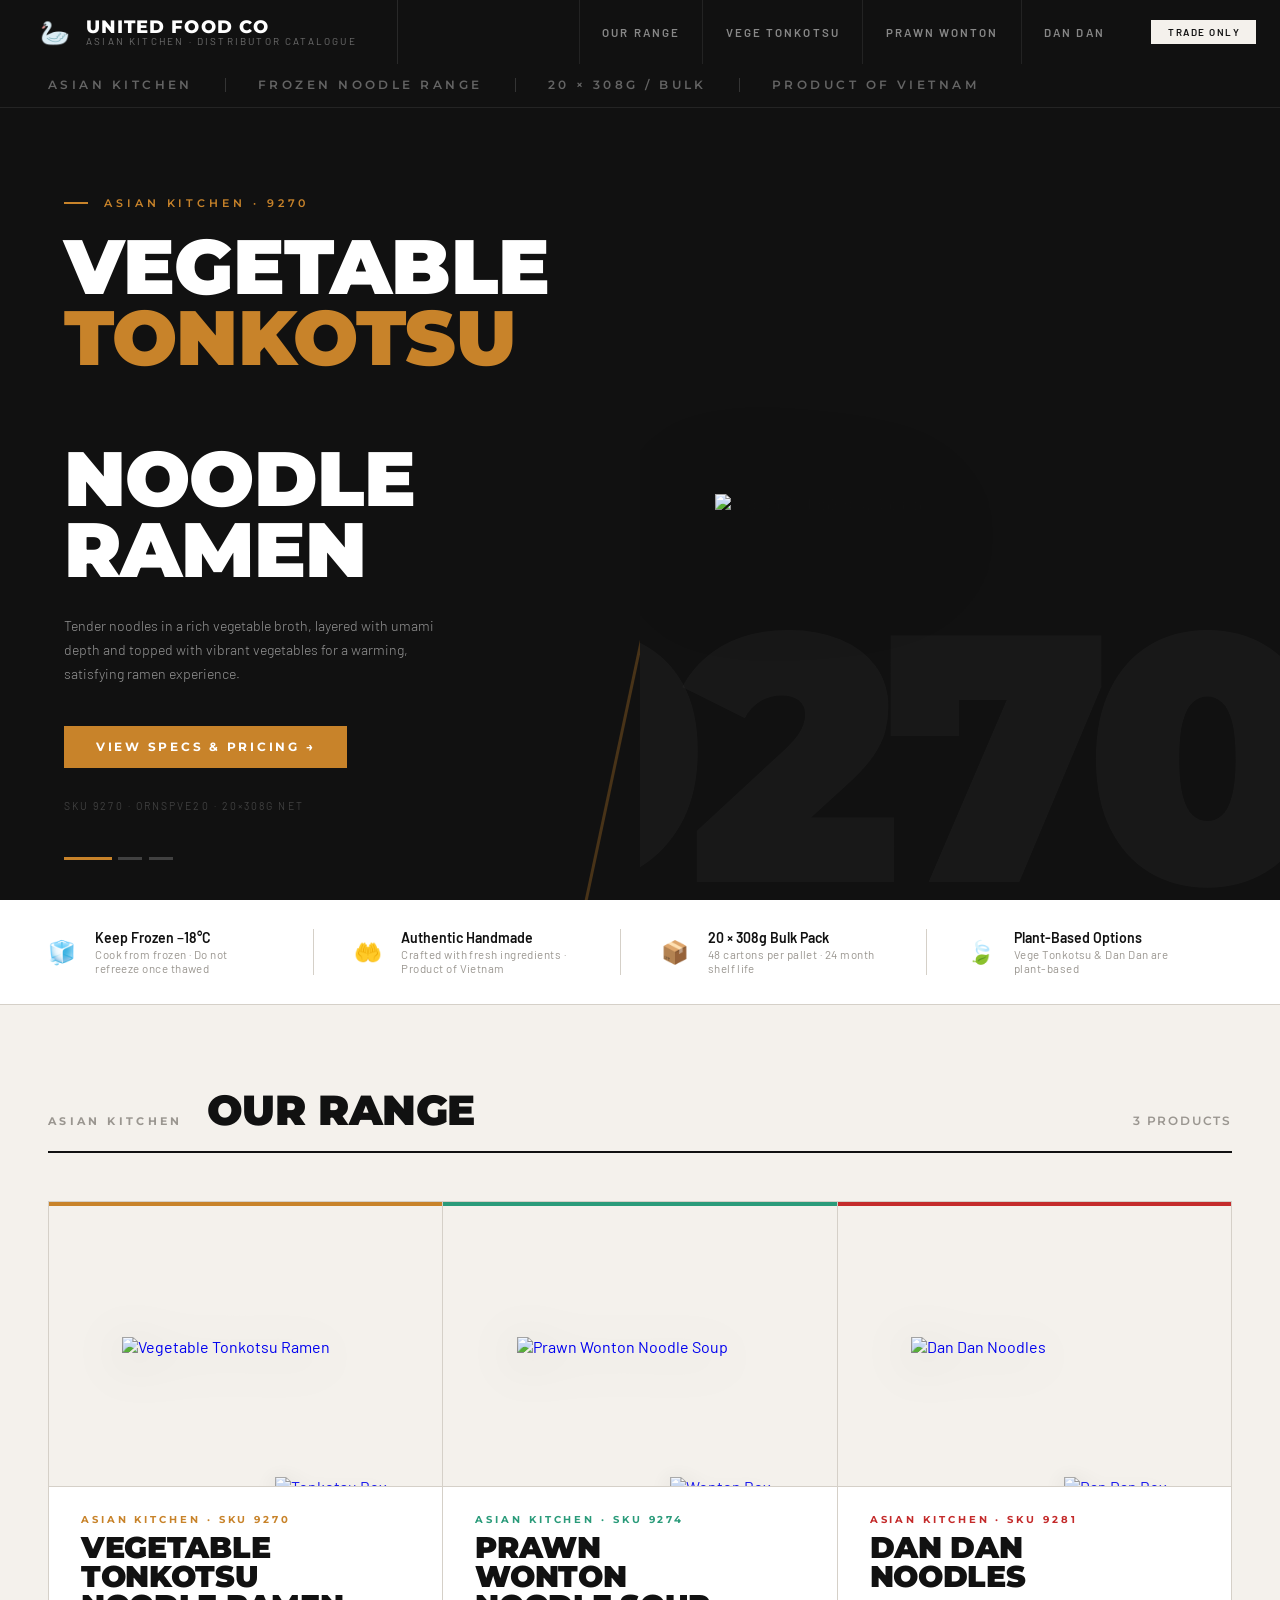
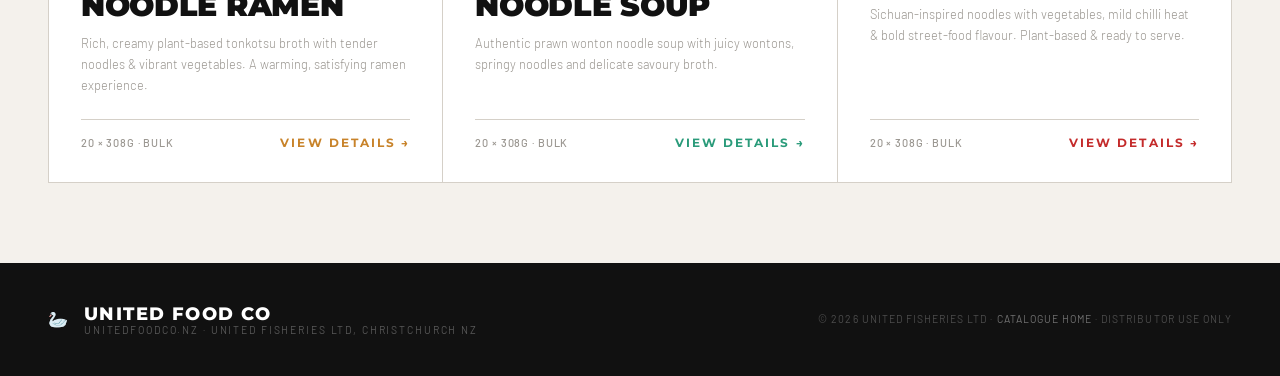
==== index.html @ c3c005e1 "Add files via upload" ====
<!DOCTYPE html>
<html lang="en">
<head>
  <meta charset="UTF-8" />
  <meta name="viewport" content="width=device-width, initial-scale=1.0" />
  <title>United Food Co — Asian Kitchen · Distributor Catalogue</title>
  <link rel="preconnect" href="https://fonts.googleapis.com">
  <link href="https://fonts.googleapis.com/css2?family=Montserrat:wght@400;500;600;900&family=Barlow:wght@300;400;500;600&display=swap" rel="stylesheet">
  <style>
    *, *::before, *::after { box-sizing: border-box; margin: 0; padding: 0; }

    :root {
      --ink:        #111111;
      --off-white:  #F4F1EC;
      --warm-grey:  #E8E3DA;
      --mid-grey:   #9A9690;
      --light-line: #D5D0C8;

      /* Per-product accent colours from packaging */
      --tonkotsu:   #C8832A;   /* amber/gold */
      --wonton:     #2A9B7A;   /* teal */
      --dandan:     #C42B2B;   /* crimson red */
    }

    html { scroll-behavior: smooth; }

    body {
      font-family: 'Barlow', sans-serif;
      background: var(--off-white);
      color: var(--ink);
      overflow-x: hidden;
    }

    /* ── NAV ── */
    nav {
      position: fixed; top: 0; left: 0; right: 0; z-index: 200;
      background: var(--ink);
      display: flex; align-items: stretch;
      height: 64px;
    }
    .nav-brand {
      display: flex; align-items: center; gap: 1rem;
      padding: 0 2.5rem;
      border-right: 1px solid rgba(255,255,255,0.1);
      text-decoration: none;
    }
    .nav-brand-swan {
      font-size: 1.5rem; line-height: 1;
    }
    .nav-brand-text {
      display: flex; flex-direction: column; line-height: 1.1;
    }
    .nav-brand-name {
      font-family: 'Montserrat', sans-serif;
      font-size: 1.1rem; font-weight: 800; letter-spacing: 0.06em;
      text-transform: uppercase; color: white;
    }
    .nav-brand-sub {
      font-size: 0.62rem; font-weight: 400; letter-spacing: 0.22em;
      text-transform: uppercase; color: rgba(255,255,255,0.4);
    }
    .nav-links {
      display: flex; align-items: center; list-style: none;
      margin-left: auto;
    }
    .nav-links li a {
      display: flex; align-items: center; height: 64px;
      padding: 0 1.4rem;
      font-size: 0.72rem; font-weight: 600; letter-spacing: 0.18em;
      text-transform: uppercase; color: rgba(255,255,255,0.5);
      text-decoration: none;
      border-left: 1px solid rgba(255,255,255,0.08);
      transition: color 0.2s, background 0.2s;
    }
    .nav-links li a:hover { color: white; background: rgba(255,255,255,0.05); }
    .nav-links li a.active { color: white; }
    .nav-pill {
      display: flex; align-items: center;
      margin: 0 1.5rem;
      font-size: 0.62rem; font-weight: 600; letter-spacing: 0.15em;
      text-transform: uppercase;
      color: var(--ink); background: var(--off-white);
      padding: 0.4rem 1rem;
      border-left: 1px solid rgba(255,255,255,0.08);
    }

    /* ── HERO ── */
    .hero {
      padding-top: 64px;
      min-height: 100vh;
      display: grid;
      grid-template-rows: auto 1fr;
      background: var(--ink);
    }

    /* Asian Kitchen label bar */
    .hero-label-bar {
      background: var(--ink);
      border-bottom: 1px solid rgba(255,255,255,0.08);
      padding: 0.9rem 3rem;
      display: flex; align-items: center; gap: 2rem;
    }
    .hero-label {
      font-family: 'Montserrat', sans-serif;
      font-size: 0.72rem; font-weight: 600; letter-spacing: 0.3em;
      text-transform: uppercase; color: rgba(255,255,255,0.35);
    }
    .hero-label-divider { width: 1px; height: 14px; background: rgba(255,255,255,0.15); }

    /* Slideshow */
    .slideshow {
      position: relative; overflow: hidden;
      flex: 1;
    }

    .slide {
      position: absolute; inset: 0;
      display: grid; grid-template-columns: 1fr 1fr;
      opacity: 0; transition: opacity 0.8s ease;
      pointer-events: none;
    }
    .slide.active { opacity: 1; pointer-events: auto; }

    .slide-left {
      position: relative;
      display: flex; align-items: center; justify-content: center;
      padding: 4rem 3rem 4rem 4rem;
      overflow: hidden;
    }

    /* Subtle diagonal accent stripe */
    .slide-left::before {
      content: '';
      position: absolute;
      top: -20%; right: -5%;
      width: 3px; height: 140%;
      background: var(--accent-color);
      transform: rotate(12deg);
      opacity: 0.3;
    }

    .slide-content { position: relative; z-index: 2; }

    .slide-series {
      font-family: 'Montserrat', sans-serif;
      font-size: 0.7rem; font-weight: 600; letter-spacing: 0.35em;
      text-transform: uppercase;
      color: var(--accent-color);
      margin-bottom: 1.4rem;
      display: flex; align-items: center; gap: 1rem;
    }
    .slide-series::before {
      content: ''; display: block;
      width: 24px; height: 2px;
      background: var(--accent-color);
    }

    .slide-title {
      font-family: 'Montserrat', sans-serif;
      font-weight: 900;
      font-size: clamp(3.5rem, 6vw, 5.8rem);
      line-height: 0.92;
      color: white;
      text-transform: uppercase;
      letter-spacing: -0.01em;
      margin-bottom: 1.8rem;
    }
    .slide-title span {
      display: block;
      color: var(--accent-color);
    }

    .slide-desc {
      font-size: 0.88rem; line-height: 1.7; font-weight: 300;
      color: rgba(255,255,255,0.55);
      max-width: 380px;
      margin-bottom: 2.5rem;
    }

    .slide-cta {
      display: inline-flex; align-items: center; gap: 0.8rem;
      background: var(--accent-color);
      color: white;
      font-family: 'Montserrat', sans-serif;
      font-size: 0.78rem; font-weight: 700; letter-spacing: 0.22em;
      text-transform: uppercase; text-decoration: none;
      padding: 0.85rem 2rem;
      transition: opacity 0.2s, gap 0.25s;
    }
    .slide-cta:hover { opacity: 0.85; gap: 1.2rem; }

    .slide-sku {
      margin-top: 2rem;
      font-size: 0.65rem; letter-spacing: 0.2em; text-transform: uppercase;
      color: rgba(255,255,255,0.2);
    }

    .slide-right {
      position: relative;
      display: flex; align-items: center; justify-content: center;
      padding: 3rem;
      overflow: hidden;
    }

    /* Large watermark product number */
    .slide-watermark {
      position: absolute;
      font-family: 'Montserrat', sans-serif;
      font-weight: 900;
      font-size: 22rem;
      line-height: 1;
      color: rgba(255,255,255,0.03);
      right: -2rem; bottom: -2rem;
      user-select: none;
      letter-spacing: -0.05em;
    }

    .slide-bowl-img {
      position: relative; z-index: 2;
      width: min(520px, 90%);
      filter: drop-shadow(0 30px 60px rgba(0,0,0,0.6));
      transition: transform 0.8s ease;
    }
    .slide.active .slide-bowl-img { animation: floatin 1s ease forwards; }
    @keyframes floatin { from { transform: translateY(20px); opacity: 0; } to { transform: translateY(0); opacity: 1; } }

    /* Slide dots */
    .slide-dots {
      position: absolute; bottom: 2.5rem; left: 4rem;
      display: flex; gap: 0.4rem; z-index: 10;
    }
    .dot {
      height: 3px; width: 24px;
      background: rgba(255,255,255,0.2);
      cursor: pointer; transition: width 0.4s, background 0.4s;
    }
    .dot.active { width: 48px; background: var(--dot-accent, white); }

    /* ── INTRO STRIP ── */
    .intro-strip {
      background: white;
      border-bottom: 1px solid var(--light-line);
      padding: 1.8rem 3rem;
      display: flex; align-items: center; gap: 0;
      overflow: hidden;
    }
    .intro-strip-item {
      display: flex; align-items: center; gap: 1.2rem;
      padding: 0 2.5rem;
      border-right: 1px solid var(--light-line);
      flex: 1;
    }
    .intro-strip-item:first-child { padding-left: 0; }
    .intro-strip-item:last-child { border-right: none; }
    .strip-icon { font-size: 1.4rem; }
    .strip-text-main { font-size: 0.88rem; font-weight: 600; color: var(--ink); }
    .strip-text-sub { font-size: 0.72rem; color: var(--mid-grey); margin-top: 0.1rem; letter-spacing: 0.04em; }

    /* ── PRODUCTS ── */
    #products { padding: 5rem 3rem; background: var(--off-white); }

    .section-head {
      display: flex; align-items: baseline; justify-content: space-between;
      margin-bottom: 3rem;
      border-bottom: 2px solid var(--ink);
      padding-bottom: 1rem;
    }
    .section-head-left { display: flex; align-items: baseline; gap: 1.5rem; }
    .section-eyebrow {
      font-family: 'Montserrat', sans-serif;
      font-size: 0.7rem; font-weight: 700; letter-spacing: 0.3em;
      text-transform: uppercase; color: var(--mid-grey);
    }
    .section-title {
      font-family: 'Montserrat', sans-serif;
      font-size: 2.6rem; font-weight: 900;
      text-transform: uppercase; letter-spacing: -0.01em;
      color: var(--ink);
    }
    .section-count {
      font-family: 'Montserrat', sans-serif;
      font-size: 0.75rem; font-weight: 600; letter-spacing: 0.15em;
      text-transform: uppercase; color: var(--mid-grey);
    }

    .product-cards {
      display: grid;
      grid-template-columns: repeat(3, 1fr);
      gap: 1px;
      background: var(--light-line);
      border: 1px solid var(--light-line);
    }

    .product-card {
      background: white;
      text-decoration: none;
      display: flex; flex-direction: column;
      position: relative; overflow: hidden;
      transition: transform 0.3s ease;
    }
    .product-card:hover { transform: translateY(-4px); z-index: 2; box-shadow: 0 12px 40px rgba(0,0,0,0.12); }

    /* Top accent bar */
    .card-accent-bar {
      height: 4px;
      background: var(--card-color);
    }

    .card-image-wrap {
      position: relative;
      background: var(--off-white);
      padding: 2rem;
      display: flex; align-items: center; justify-content: center;
      overflow: hidden;
      min-height: 280px;
    }

    /* Box behind bowl */
    .card-box-img {
      position: absolute;
      bottom: -10px; right: -10px;
      width: 45%;
      opacity: 0.9;
      filter: drop-shadow(0 4px 12px rgba(0,0,0,0.15));
      transition: transform 0.4s ease, opacity 0.4s;
    }
    .product-card:hover .card-box-img { transform: translate(4px, -4px); opacity: 1; }

    .card-bowl-img {
      position: relative; z-index: 2;
      width: 75%;
      filter: drop-shadow(0 8px 24px rgba(0,0,0,0.18));
      transition: transform 0.4s ease;
    }
    .product-card:hover .card-bowl-img { transform: scale(1.04); }

    .card-body {
      padding: 1.6rem 2rem 2rem;
      display: flex; flex-direction: column;
      flex: 1;
      border-top: 1px solid var(--light-line);
    }
    .card-series {
      font-family: 'Montserrat', sans-serif;
      font-size: 0.65rem; font-weight: 700; letter-spacing: 0.28em;
      text-transform: uppercase; color: var(--card-color);
      margin-bottom: 0.5rem;
    }
    .card-name {
      font-family: 'Montserrat', sans-serif;
      font-size: 1.9rem; font-weight: 900;
      text-transform: uppercase; letter-spacing: -0.01em;
      line-height: 0.95; color: var(--ink);
      margin-bottom: 0.8rem;
    }
    .card-desc {
      font-size: 0.8rem; line-height: 1.65; font-weight: 300;
      color: var(--mid-grey); margin-bottom: 1.4rem; flex: 1;
    }
    .card-meta {
      display: flex; gap: 1rem;
      border-top: 1px solid var(--light-line);
      padding-top: 1rem;
      align-items: center; justify-content: space-between;
    }
    .card-format {
      font-size: 0.68rem; font-weight: 500; letter-spacing: 0.08em;
      text-transform: uppercase; color: var(--mid-grey);
    }
    .card-arrow {
      font-family: 'Montserrat', sans-serif;
      font-size: 0.72rem; font-weight: 700; letter-spacing: 0.18em;
      text-transform: uppercase; color: var(--card-color);
      display: flex; align-items: center; gap: 0.4rem;
      transition: gap 0.2s;
    }
    .product-card:hover .card-arrow { gap: 0.8rem; }

    /* ── FOOTER ── */
    footer {
      background: var(--ink);
      padding: 2.5rem 3rem;
      display: flex; align-items: center; justify-content: space-between;
    }
    .footer-brand {
      display: flex; align-items: center; gap: 1rem;
    }
    .footer-brand-name {
      font-family: 'Montserrat', sans-serif;
      font-size: 1.1rem; font-weight: 800; letter-spacing: 0.08em;
      text-transform: uppercase; color: white;
    }
    .footer-brand-sub {
      font-size: 0.65rem; letter-spacing: 0.18em; text-transform: uppercase;
      color: rgba(255,255,255,0.3);
    }
    .footer-copy {
      font-size: 0.65rem; letter-spacing: 0.1em; color: rgba(255,255,255,0.25);
      text-transform: uppercase;
    }
    .footer-copy a { color: rgba(255,255,255,0.4); text-decoration: none; }

    @media (max-width: 1000px) {
      .slide { grid-template-columns: 1fr; }
      .slide-right { display: none; }
      .slide-left { padding: 3rem 2rem; }
      nav { height: auto; flex-wrap: wrap; padding: 1rem; position: sticky; }
      .nav-links { display: none; }
      #products { padding: 3rem 1.5rem; }
      .product-cards { grid-template-columns: 1fr; }
      .intro-strip { flex-direction: column; gap: 1rem; padding: 1.5rem; }
      .intro-strip-item { border-right: none; border-bottom: 1px solid var(--light-line); padding: 1rem 0; width: 100%; }
      footer { flex-direction: column; gap: 1rem; text-align: center; }
    }
  </style>
</head>
<body>

<!-- NAV -->
<nav>
  <a class="nav-brand" href="index.html">
    <span class="nav-brand-swan">🦢</span>
    <div class="nav-brand-text">
      <span class="nav-brand-name">United Food Co</span>
      <span class="nav-brand-sub">Asian Kitchen · Distributor Catalogue</span>
    </div>
  </a>
  <ul class="nav-links">
    <li><a href="#products">Our Range</a></li>
    <li><a href="product-tonkotsu.html">Vege Tonkotsu</a></li>
    <li><a href="product-wonton.html">Prawn Wonton</a></li>
    <li><a href="product-dandan.html">Dan Dan</a></li>
    <li><span class="nav-pill">Trade Only</span></li>
  </ul>
</nav>

<!-- HERO SLIDESHOW -->
<section class="hero">
  <div class="hero-label-bar">
    <span class="hero-label">Asian Kitchen</span>
    <div class="hero-label-divider"></div>
    <span class="hero-label">Frozen Noodle Range</span>
    <div class="hero-label-divider"></div>
    <span class="hero-label">20 × 308g / Bulk</span>
    <div class="hero-label-divider"></div>
    <span class="hero-label">Product of Vietnam</span>
  </div>

  <div class="slideshow" id="slideshow">

    <!-- SLIDE 1: Vege Tonkotsu -->
    <div class="slide active" style="--accent-color: #C8832A;">
      <div class="slide-left">
        <div class="slide-content">
          <div class="slide-series">Asian Kitchen · 9270</div>
          <h1 class="slide-title">
            Vegetable<br>
            <span>Tonkotsu</span><br>
            Noodle Ramen
          </h1>
          <p class="slide-desc">Tender noodles in a rich vegetable broth, layered with umami depth and topped with vibrant vegetables for a warming, satisfying ramen experience.</p>
          <a href="product-tonkotsu.html" class="slide-cta">View Specs & Pricing →</a>
          <div class="slide-sku">SKU 9270 · ORNSPVE20 · 20×308g NET</div>
        </div>
      </div>
      <div class="slide-right">
        <div class="slide-watermark">9270</div>
        <img class="slide-bowl-img" src="images/tonkotsu-bowl.png" alt="Vegetable Tonkotsu Ramen" />
      </div>
    </div>

    <!-- SLIDE 2: Prawn Wonton -->
    <div class="slide" style="--accent-color: #2A9B7A;">
      <div class="slide-left">
        <div class="slide-content">
          <div class="slide-series">Asian Kitchen · 9274</div>
          <h1 class="slide-title">
            Prawn<br>
            <span>Wonton</span><br>
            Noodle Soup
          </h1>
          <p class="slide-desc">A comforting classic with juicy prawn wontons, springy noodles and a savoury broth. Authentic handmade quality, ready to serve.</p>
          <a href="product-wonton.html" class="slide-cta">View Specs & Pricing →</a>
          <div class="slide-sku">SKU 9274 · ORNSPPW20 · 20×308g NET</div>
        </div>
      </div>
      <div class="slide-right">
        <div class="slide-watermark">9274</div>
        <img class="slide-bowl-img" src="images/wonton-bowl.png" alt="Prawn Wonton Noodle Soup" />
      </div>
    </div>

    <!-- SLIDE 3: Dan Dan Noodles -->
    <div class="slide" style="--accent-color: #C42B2B;">
      <div class="slide-left">
        <div class="slide-content">
          <div class="slide-series">Asian Kitchen · 9281</div>
          <h1 class="slide-title">
            Dan Dan<br>
            <span>Noodles</span>
          </h1>
          <p class="slide-desc">Savoury noodles in a rich Sichuan sauce with vegetables and mild chilli, delivering an authentic, plant-based dish ready for effortless service.</p>
          <a href="product-dandan.html" class="slide-cta">View Specs & Pricing →</a>
          <div class="slide-sku">SKU 9281 · ORNSPDN20 · 20×308g NET</div>
        </div>
      </div>
      <div class="slide-right">
        <div class="slide-watermark">9281</div>
        <img class="slide-bowl-img" src="images/dandan-bowl.png" alt="Dan Dan Noodles" />
      </div>
    </div>

    <div class="slide-dots" id="dots">
      <div class="dot active" onclick="goTo(0)" style="--dot-accent:#C8832A;"></div>
      <div class="dot" onclick="goTo(1)" style="--dot-accent:#2A9B7A;"></div>
      <div class="dot" onclick="goTo(2)" style="--dot-accent:#C42B2B;"></div>
    </div>
  </div>
</section>

<!-- INTRO STRIP -->
<div class="intro-strip">
  <div class="intro-strip-item">
    <span class="strip-icon">🧊</span>
    <div>
      <div class="strip-text-main">Keep Frozen −18°C</div>
      <div class="strip-text-sub">Cook from frozen · Do not refreeze once thawed</div>
    </div>
  </div>
  <div class="intro-strip-item">
    <span class="strip-icon">🤲</span>
    <div>
      <div class="strip-text-main">Authentic Handmade</div>
      <div class="strip-text-sub">Crafted with fresh ingredients · Product of Vietnam</div>
    </div>
  </div>
  <div class="intro-strip-item">
    <span class="strip-icon">📦</span>
    <div>
      <div class="strip-text-main">20 × 308g Bulk Pack</div>
      <div class="strip-text-sub">48 cartons per pallet · 24 month shelf life</div>
    </div>
  </div>
  <div class="intro-strip-item">
    <span class="strip-icon">🍃</span>
    <div>
      <div class="strip-text-main">Plant-Based Options</div>
      <div class="strip-text-sub">Vege Tonkotsu & Dan Dan are plant-based</div>
    </div>
  </div>
</div>

<!-- PRODUCT CARDS -->
<section id="products">
  <div class="section-head">
    <div class="section-head-left">
      <span class="section-eyebrow">Asian Kitchen</span>
      <h2 class="section-title">Our Range</h2>
    </div>
    <span class="section-count">3 Products</span>
  </div>

  <div class="product-cards">

    <!-- Vege Tonkotsu -->
    <a class="product-card" href="product-tonkotsu.html" style="--card-color: #C8832A;">
      <div class="card-accent-bar"></div>
      <div class="card-image-wrap">
        <img class="card-box-img" src="images/tonkotsu-box.png" alt="Tonkotsu Box" />
        <img class="card-bowl-img" src="images/tonkotsu-bowl.png" alt="Vegetable Tonkotsu Ramen" />
      </div>
      <div class="card-body">
        <div class="card-series">Asian Kitchen · SKU 9270</div>
        <div class="card-name">Vegetable<br>Tonkotsu<br>Noodle Ramen</div>
        <p class="card-desc">Rich, creamy plant-based tonkotsu broth with tender noodles & vibrant vegetables. A warming, satisfying ramen experience.</p>
        <div class="card-meta">
          <span class="card-format">20 × 308g · Bulk</span>
          <span class="card-arrow">View Details →</span>
        </div>
      </div>
    </a>

    <!-- Prawn Wonton -->
    <a class="product-card" href="product-wonton.html" style="--card-color: #2A9B7A;">
      <div class="card-accent-bar"></div>
      <div class="card-image-wrap">
        <img class="card-box-img" src="images/wonton-box.png" alt="Wonton Box" />
        <img class="card-bowl-img" src="images/wonton-bowl.png" alt="Prawn Wonton Noodle Soup" />
      </div>
      <div class="card-body">
        <div class="card-series">Asian Kitchen · SKU 9274</div>
        <div class="card-name">Prawn<br>Wonton<br>Noodle Soup</div>
        <p class="card-desc">Authentic prawn wonton noodle soup with juicy wontons, springy noodles and delicate savoury broth.</p>
        <div class="card-meta">
          <span class="card-format">20 × 308g · Bulk</span>
          <span class="card-arrow">View Details →</span>
        </div>
      </div>
    </a>

    <!-- Dan Dan -->
    <a class="product-card" href="product-dandan.html" style="--card-color: #C42B2B;">
      <div class="card-accent-bar"></div>
      <div class="card-image-wrap">
        <img class="card-box-img" src="images/dandan-box.png" alt="Dan Dan Box" />
        <img class="card-bowl-img" src="images/dandan-bowl.png" alt="Dan Dan Noodles" />
      </div>
      <div class="card-body">
        <div class="card-series">Asian Kitchen · SKU 9281</div>
        <div class="card-name">Dan Dan<br>Noodles</div>
        <p class="card-desc">Sichuan-inspired noodles with vegetables, mild chilli heat & bold street-food flavour. Plant-based & ready to serve.</p>
        <div class="card-meta">
          <span class="card-format">20 × 308g · Bulk</span>
          <span class="card-arrow">View Details →</span>
        </div>
      </div>
    </a>

  </div>
</section>

<footer>
  <div class="footer-brand">
    <span>🦢</span>
    <div>
      <div class="footer-brand-name">United Food Co</div>
      <div class="footer-brand-sub">unitedfoodco.nz · United Fisheries Ltd, Christchurch NZ</div>
    </div>
  </div>
  <div class="footer-copy">© 2026 United Fisheries Ltd · <a href="index.html">Catalogue Home</a> · Distributor Use Only</div>
</footer>

<script>
  let cur = 0;
  const slides = document.querySelectorAll('.slide');
  const dots = document.querySelectorAll('.dot');
  const COLORS = ['#C8832A','#2A9B7A','#C42B2B'];

  function goTo(n) {
    slides[cur].classList.remove('active');
    dots[cur].classList.remove('active');
    cur = n;
    slides[cur].classList.add('active');
    dots[cur].classList.add('active');
  }

  setInterval(() => goTo((cur + 1) % slides.length), 6000);
</script>
</body>
</html>
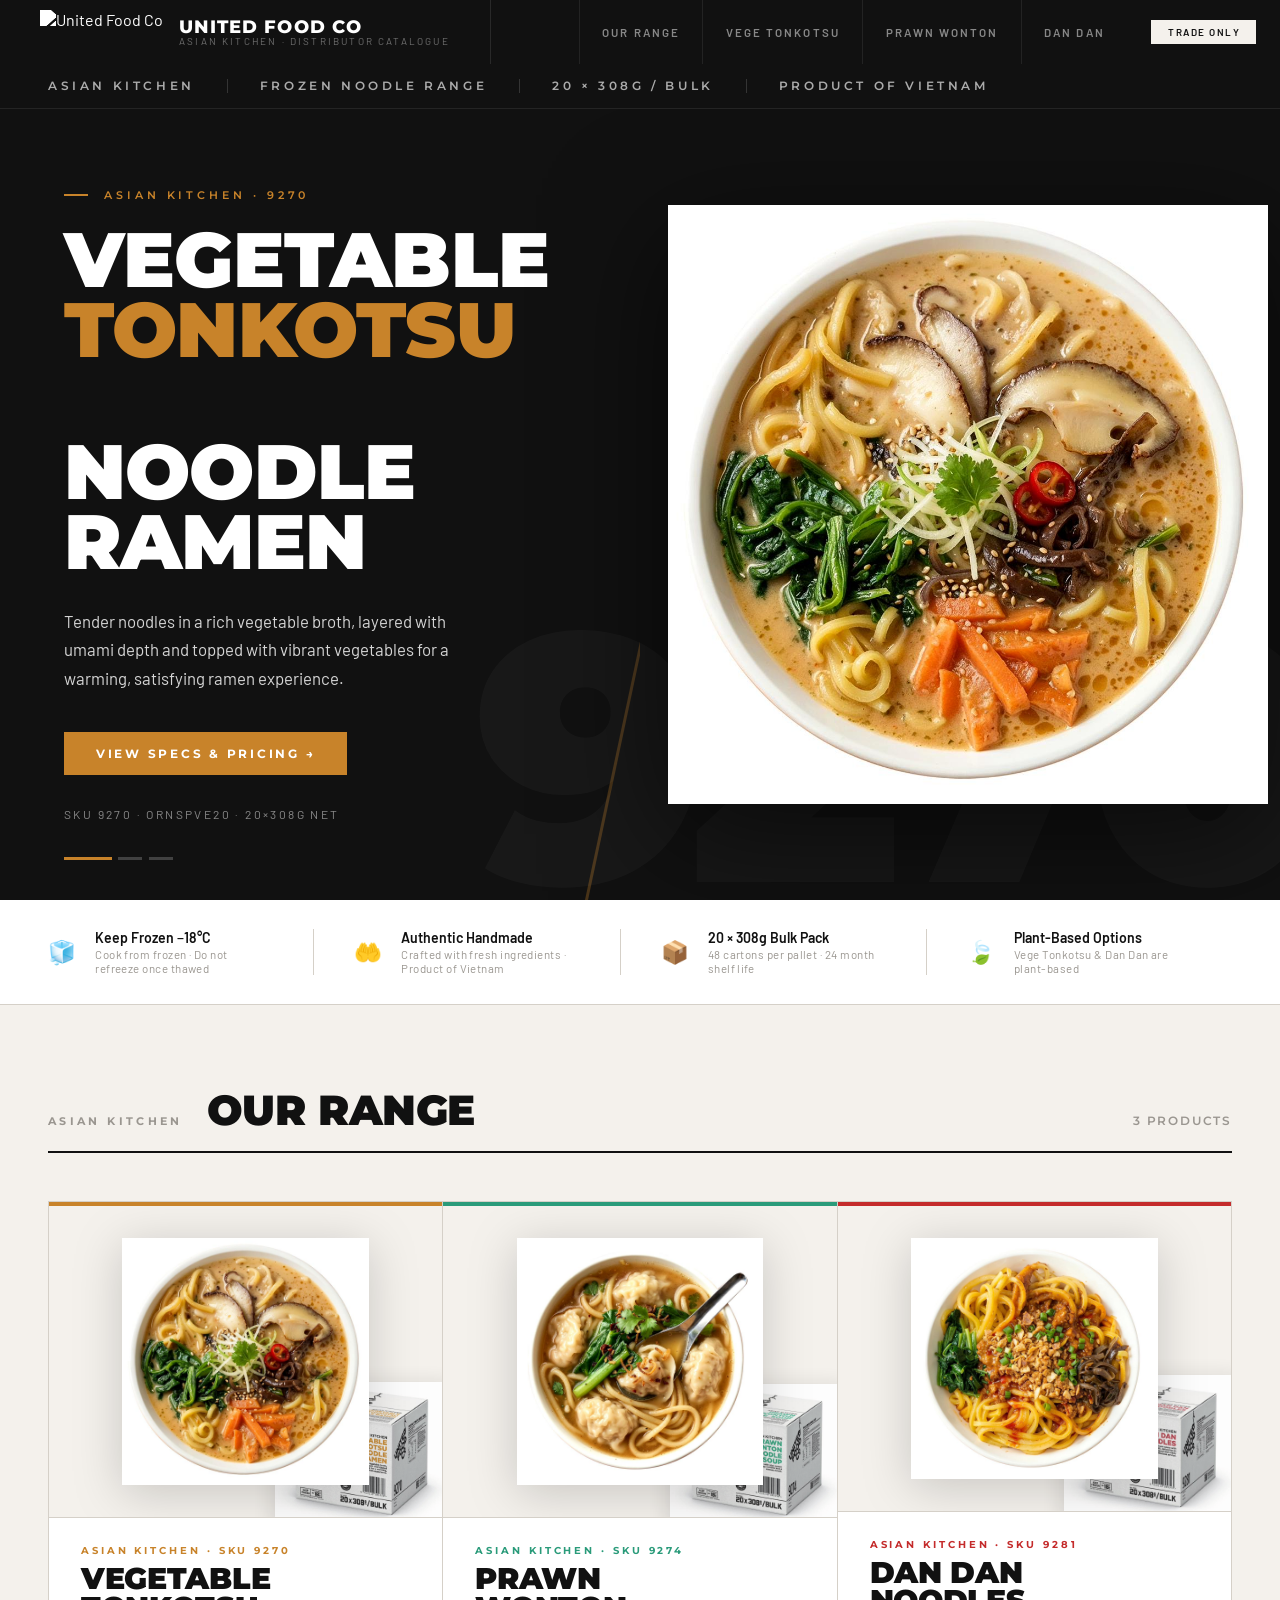
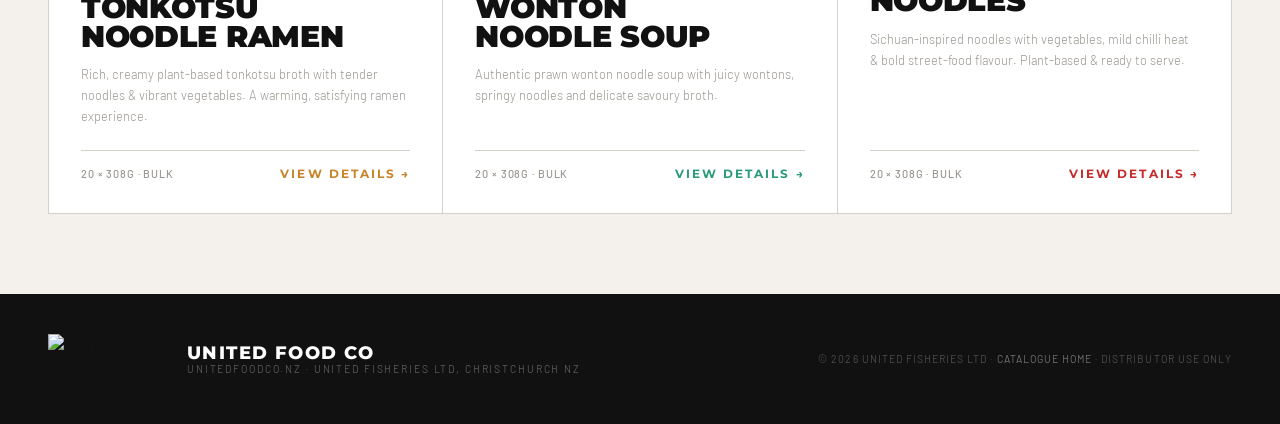
==== commit 1e5042c4: "Add files via upload" ====
--- a/index.html
+++ b/index.html
@@ -45,7 +45,8 @@
       text-decoration: none;
     }
     .nav-brand-swan {
-      font-size: 1.5rem; line-height: 1;
+      height: 44px; width: auto;
+      filter: brightness(0) invert(1);
     }
     .nav-brand-text {
       display: flex; flex-direction: column; line-height: 1.1;
@@ -102,8 +103,8 @@
     }
     .hero-label {
       font-family: 'Montserrat', sans-serif;
-      font-size: 0.72rem; font-weight: 600; letter-spacing: 0.3em;
-      text-transform: uppercase; color: rgba(255,255,255,0.35);
+      font-size: 0.75rem; font-weight: 600; letter-spacing: 0.3em;
+      text-transform: uppercase; color: rgba(255,255,255,0.65);
     }
     .hero-label-divider { width: 1px; height: 14px; background: rgba(255,255,255,0.15); }
 
@@ -171,9 +172,9 @@
     }
 
     .slide-desc {
-      font-size: 0.88rem; line-height: 1.7; font-weight: 300;
-      color: rgba(255,255,255,0.55);
-      max-width: 380px;
+      font-size: 1.05rem; line-height: 1.7; font-weight: 400;
+      color: rgba(255,255,255,0.82);
+      max-width: 420px;
       margin-bottom: 2.5rem;
     }
 
@@ -191,15 +192,15 @@
 
     .slide-sku {
       margin-top: 2rem;
-      font-size: 0.65rem; letter-spacing: 0.2em; text-transform: uppercase;
-      color: rgba(255,255,255,0.2);
+      font-size: 0.75rem; letter-spacing: 0.2em; text-transform: uppercase;
+      color: rgba(255,255,255,0.5);
     }
 
     .slide-right {
       position: relative;
       display: flex; align-items: center; justify-content: center;
-      padding: 3rem;
-      overflow: hidden;
+      padding: 1rem 0 1rem 1rem;
+      overflow: visible;
     }
 
     /* Large watermark product number */
@@ -217,7 +218,7 @@
 
     .slide-bowl-img {
       position: relative; z-index: 2;
-      width: min(520px, 90%);
+      width: min(900px, 96%);
       filter: drop-shadow(0 30px 60px rgba(0,0,0,0.6));
       transition: transform 0.8s ease;
     }
@@ -419,7 +420,7 @@
 <!-- NAV -->
 <nav>
   <a class="nav-brand" href="index.html">
-    <span class="nav-brand-swan">🦢</span>
+    <img class="nav-brand-swan" src="images/ufc-logo-white.png" alt="United Food Co">
     <div class="nav-brand-text">
       <span class="nav-brand-name">United Food Co</span>
       <span class="nav-brand-sub">Asian Kitchen · Distributor Catalogue</span>
@@ -621,7 +622,7 @@
 
 <footer>
   <div class="footer-brand">
-    <span>🦢</span>
+    <img src="images/ufc-logo-black.png" alt="United Food Co" style="height:50px;width:auto;">
     <div>
       <div class="footer-brand-name">United Food Co</div>
       <div class="footer-brand-sub">unitedfoodco.nz · United Fisheries Ltd, Christchurch NZ</div>
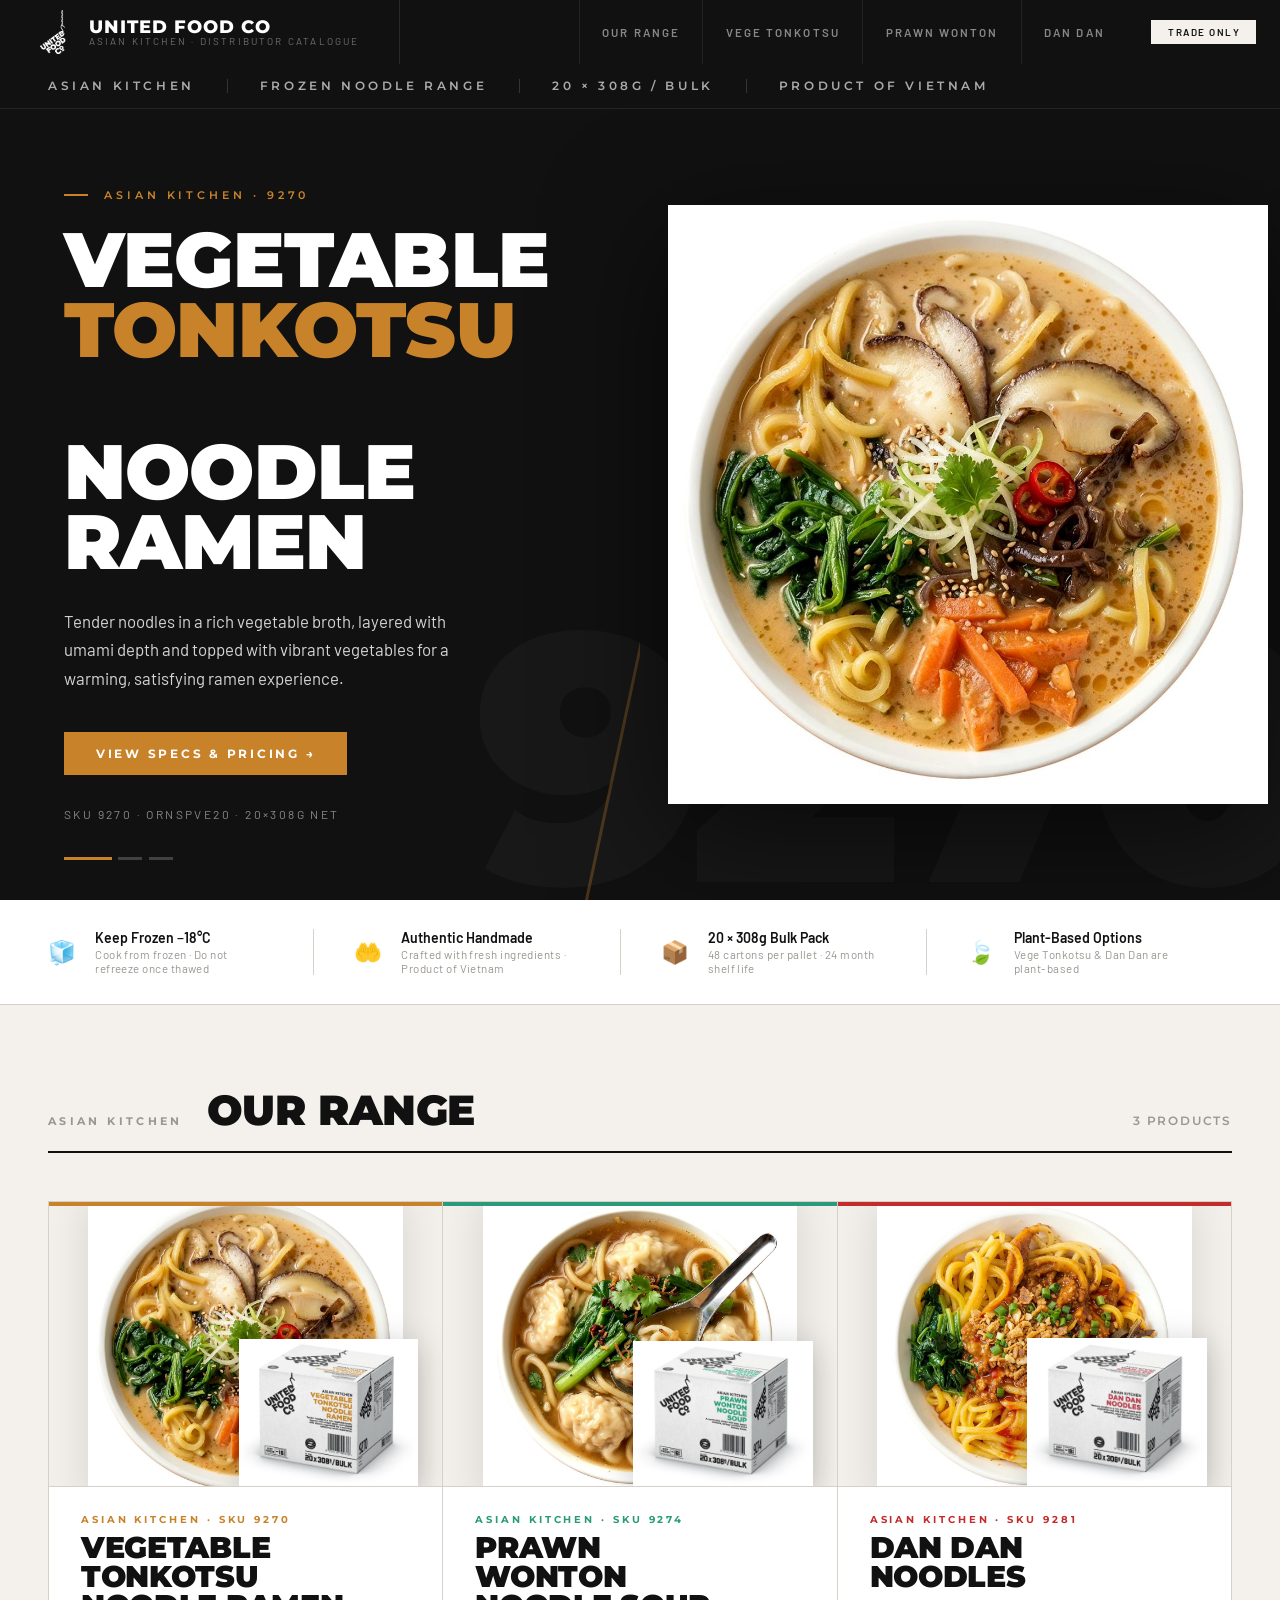
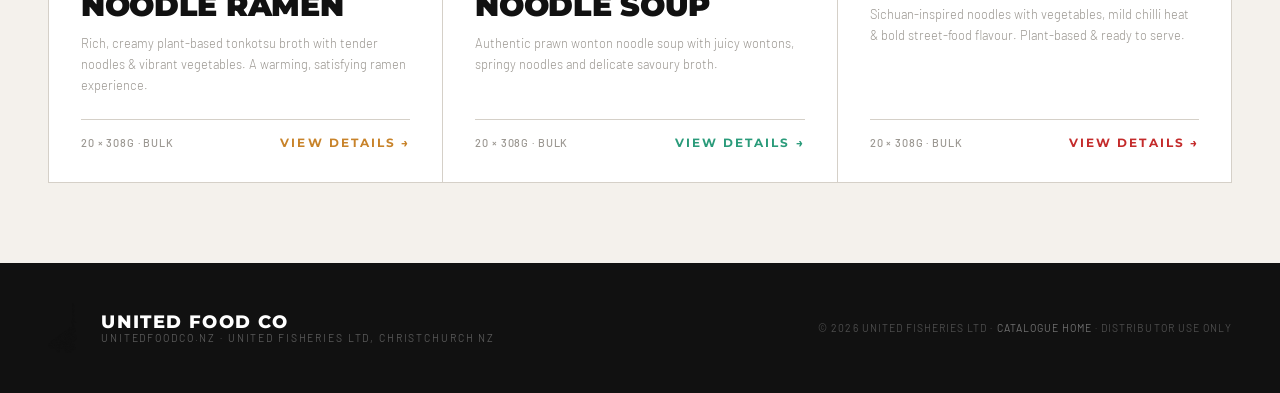
==== commit 52feb5c8: "Add files via upload" ====
--- a/index.html
+++ b/index.html
@@ -310,30 +310,35 @@
     .card-image-wrap {
       position: relative;
       background: var(--off-white);
-      padding: 2rem;
-      display: flex; align-items: center; justify-content: center;
+      padding: 1.5rem 1.5rem 0;
+      display: flex;
+      align-items: flex-end;
+      justify-content: flex-end;
       overflow: hidden;
       min-height: 280px;
     }
 
-    /* Box behind bowl */
+    /* Bowl sits behind, box floats in front */
+    .card-bowl-img {
+      position: absolute;
+      inset: 0; margin: auto;
+      width: 80%;
+      filter: drop-shadow(0 8px 24px rgba(0,0,0,0.12));
+      transition: transform 0.4s ease;
+      z-index: 1;
+    }
+    .product-card:hover .card-bowl-img { transform: scale(1.03) translateX(-6px); }
+
     .card-box-img {
-      position: absolute;
-      bottom: -10px; right: -10px;
-      width: 45%;
-      opacity: 0.9;
-      filter: drop-shadow(0 4px 12px rgba(0,0,0,0.15));
-      transition: transform 0.4s ease, opacity 0.4s;
-    }
-    .product-card:hover .card-box-img { transform: translate(4px, -4px); opacity: 1; }
-
-    .card-bowl-img {
       position: relative; z-index: 2;
-      width: 75%;
-      filter: drop-shadow(0 8px 24px rgba(0,0,0,0.18));
+      width: 52%;
+      margin-left: auto;
+      margin-top: auto;
+      align-self: flex-end;
+      filter: drop-shadow(0 6px 16px rgba(0,0,0,0.22));
       transition: transform 0.4s ease;
     }
-    .product-card:hover .card-bowl-img { transform: scale(1.04); }
+    .product-card:hover .card-box-img { transform: translate(4px, -6px) rotate(2deg); }
 
     .card-body {
       padding: 1.6rem 2rem 2rem;
